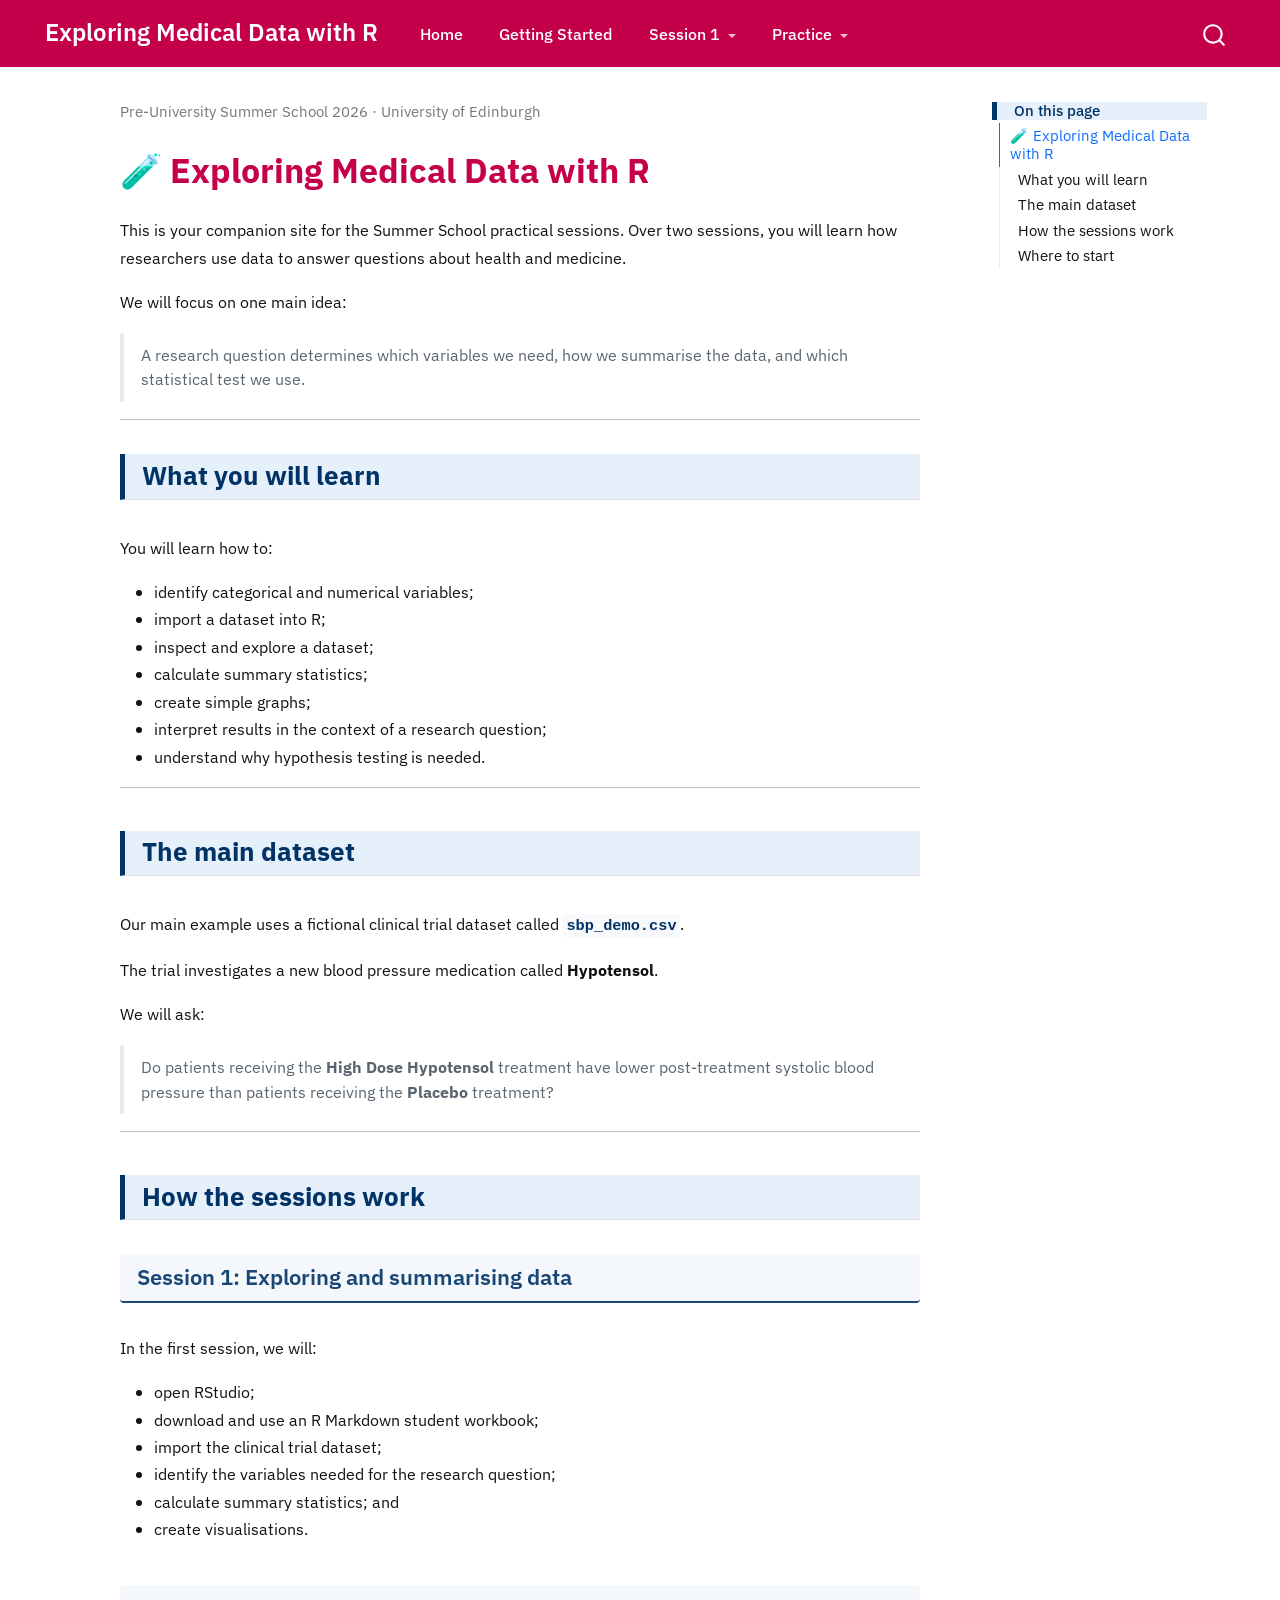
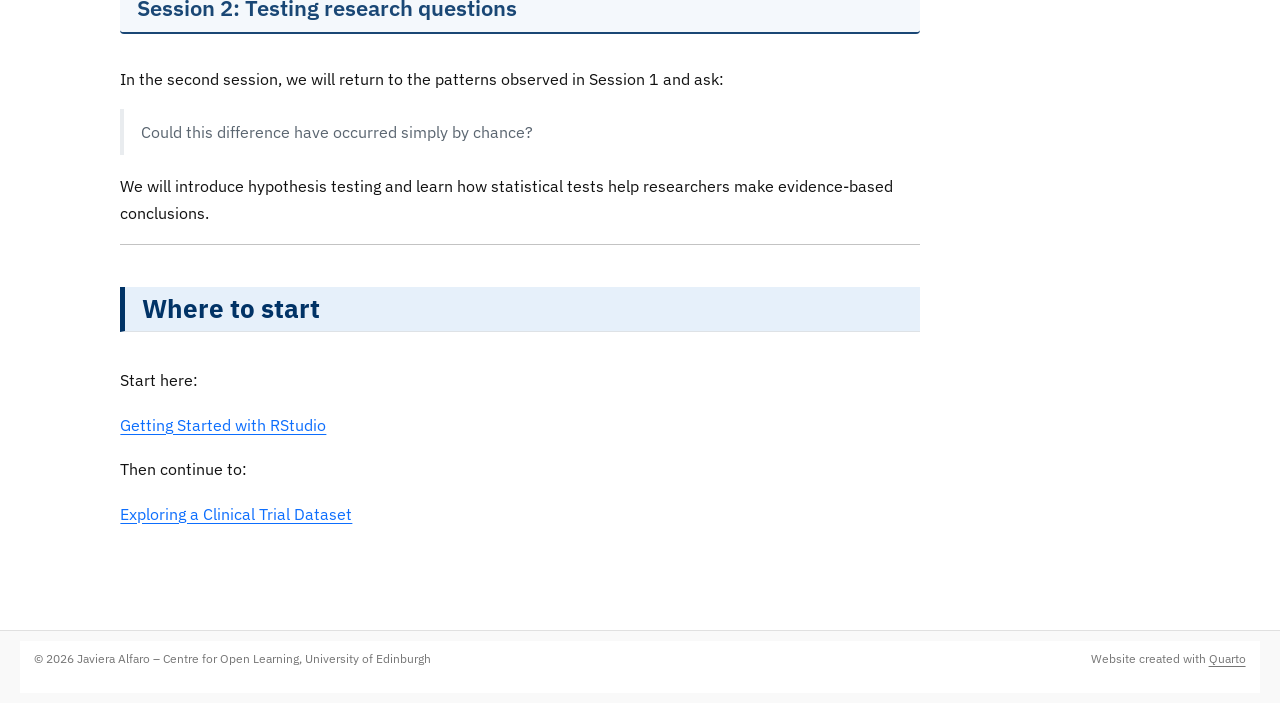
==== docs/index.html @ c187ffc4 "Publish Summer School website" ====
<!DOCTYPE html>
<html xmlns="http://www.w3.org/1999/xhtml" lang="en" xml:lang="en"><head>

<meta charset="utf-8">
<meta name="generator" content="quarto-1.7.29">

<meta name="viewport" content="width=device-width, initial-scale=1.0, user-scalable=yes">


<title>quarto-input5c0a369fe5ad4ed7 – Exploring Medical Data with R</title>
<style>
code{white-space: pre-wrap;}
span.smallcaps{font-variant: small-caps;}
div.columns{display: flex; gap: min(4vw, 1.5em);}
div.column{flex: auto; overflow-x: auto;}
div.hanging-indent{margin-left: 1.5em; text-indent: -1.5em;}
ul.task-list{list-style: none;}
ul.task-list li input[type="checkbox"] {
  width: 0.8em;
  margin: 0 0.8em 0.2em -1em; /* quarto-specific, see https://github.com/quarto-dev/quarto-cli/issues/4556 */ 
  vertical-align: middle;
}
</style>


<script src="site_libs/quarto-nav/quarto-nav.js"></script>
<script src="site_libs/clipboard/clipboard.min.js"></script>
<script src="site_libs/quarto-search/autocomplete.umd.js"></script>
<script src="site_libs/quarto-search/fuse.min.js"></script>
<script src="site_libs/quarto-search/quarto-search.js"></script>
<meta name="quarto:offset" content="./">
<script src="site_libs/quarto-html/quarto.js" type="module"></script>
<script src="site_libs/quarto-html/tabsets/tabsets.js" type="module"></script>
<script src="site_libs/quarto-html/popper.min.js"></script>
<script src="site_libs/quarto-html/tippy.umd.min.js"></script>
<script src="site_libs/quarto-html/anchor.min.js"></script>
<link href="site_libs/quarto-html/tippy.css" rel="stylesheet">
<link href="site_libs/quarto-html/quarto-syntax-highlighting-0815c480559380816a4d1ea211a47e91.css" rel="stylesheet" id="quarto-text-highlighting-styles">
<script src="site_libs/bootstrap/bootstrap.min.js"></script>
<link href="site_libs/bootstrap/bootstrap-icons.css" rel="stylesheet">
<link href="site_libs/bootstrap/bootstrap-fca8a6032486dd4fe233f6eb4763da26.min.css" rel="stylesheet" append-hash="true" id="quarto-bootstrap" data-mode="light">
<script id="quarto-search-options" type="application/json">{
  "location": "navbar",
  "copy-button": false,
  "collapse-after": 3,
  "panel-placement": "end",
  "type": "overlay",
  "limit": 50,
  "keyboard-shortcut": [
    "f",
    "/",
    "s"
  ],
  "show-item-context": false,
  "language": {
    "search-no-results-text": "No results",
    "search-matching-documents-text": "matching documents",
    "search-copy-link-title": "Copy link to search",
    "search-hide-matches-text": "Hide additional matches",
    "search-more-match-text": "more match in this document",
    "search-more-matches-text": "more matches in this document",
    "search-clear-button-title": "Clear",
    "search-text-placeholder": "",
    "search-detached-cancel-button-title": "Cancel",
    "search-submit-button-title": "Submit",
    "search-label": "Search"
  }
}</script>
<style>

      .quarto-title-block .quarto-title-banner {
        background: none;
      }
</style>


<link rel="stylesheet" href="styles.css">
</head>

<body class="nav-fixed quarto-light">

<div id="quarto-search-results"></div>
  <header id="quarto-header" class="headroom fixed-top quarto-banner">
    <nav class="navbar navbar-expand-lg " data-bs-theme="dark">
      <div class="navbar-container container-fluid">
      <div class="navbar-brand-container mx-auto">
    <a class="navbar-brand" href="./index.html">
    <span class="navbar-title">Exploring Medical Data with R</span>
    </a>
  </div>
            <div id="quarto-search" class="" title="Search"></div>
          <button class="navbar-toggler" type="button" data-bs-toggle="collapse" data-bs-target="#navbarCollapse" aria-controls="navbarCollapse" role="menu" aria-expanded="false" aria-label="Toggle navigation" onclick="if (window.quartoToggleHeadroom) { window.quartoToggleHeadroom(); }">
  <span class="navbar-toggler-icon"></span>
</button>
          <div class="collapse navbar-collapse" id="navbarCollapse">
            <ul class="navbar-nav navbar-nav-scroll me-auto">
  <li class="nav-item">
    <a class="nav-link active" href="./index.html" aria-current="page"> 
<span class="menu-text">Home</span></a>
  </li>  
  <li class="nav-item">
    <a class="nav-link" href="./Getting_started_with_RStudio.html"> 
<span class="menu-text">Getting Started</span></a>
  </li>  
  <li class="nav-item dropdown ">
    <a class="nav-link dropdown-toggle" href="#" id="nav-menu-session-1" role="link" data-bs-toggle="dropdown" aria-expanded="false">
 <span class="menu-text">Session 1</span>
    </a>
    <ul class="dropdown-menu" aria-labelledby="nav-menu-session-1">    
        <li>
    <a class="dropdown-item" href="./Exploring_a_Clinical_Trial_Dataset.html">
 <span class="dropdown-text">Exploring a Clinical Trial Dataset</span></a>
  </li>  
        <li>
    <a class="dropdown-item" href="./Clinical_trial_summary.html">
 <span class="dropdown-text">Summary Statistics and Visualisation</span></a>
  </li>  
    </ul>
  </li>
  <li class="nav-item dropdown ">
    <a class="nav-link dropdown-toggle" href="#" id="nav-menu-practice" role="link" data-bs-toggle="dropdown" aria-expanded="false">
 <span class="menu-text">Practice</span>
    </a>
    <ul class="dropdown-menu" aria-labelledby="nav-menu-practice">    
        <li>
    <a class="dropdown-item" href="./student-templates/Session1_student_template_Clinical_Trial.Rmd">
 <span class="dropdown-text">Day 1 Student Template</span></a>
  </li>  
        <li>
    <a class="dropdown-item" href="./student-templates/Session1_do_it_yourself.Rmd">
 <span class="dropdown-text">Independent Practice</span></a>
  </li>  
    </ul>
  </li>
</ul>
          </div> <!-- /navcollapse -->
            <div class="quarto-navbar-tools">
</div>
      </div> <!-- /container-fluid -->
    </nav>
</header>
<!-- content -->
<header id="title-block-header" class="quarto-title-block"></header><div id="quarto-content" class="quarto-container page-columns page-rows-contents page-layout-full page-navbar">
<!-- sidebar -->
<!-- margin-sidebar -->
    <div id="quarto-margin-sidebar" class="sidebar margin-sidebar">
        <nav id="TOC" role="doc-toc" class="toc-active">
    <h2 id="toc-title">On this page</h2>
   
  <ul>
  <li><a href="#exploring-medical-data-with-r" id="toc-exploring-medical-data-with-r" class="nav-link active" data-scroll-target="#exploring-medical-data-with-r">🧪 Exploring Medical Data with R</a>
  <ul class="collapse">
  <li><a href="#what-you-will-learn" id="toc-what-you-will-learn" class="nav-link" data-scroll-target="#what-you-will-learn">What you will learn</a></li>
  <li><a href="#the-main-dataset" id="toc-the-main-dataset" class="nav-link" data-scroll-target="#the-main-dataset">The main dataset</a></li>
  <li><a href="#how-the-sessions-work" id="toc-how-the-sessions-work" class="nav-link" data-scroll-target="#how-the-sessions-work">How the sessions work</a>
  <ul class="collapse">
  <li><a href="#session-1-exploring-and-summarising-data" id="toc-session-1-exploring-and-summarising-data" class="nav-link" data-scroll-target="#session-1-exploring-and-summarising-data">Session 1: Exploring and summarising data</a></li>
  <li><a href="#session-2-testing-research-questions" id="toc-session-2-testing-research-questions" class="nav-link" data-scroll-target="#session-2-testing-research-questions">Session 2: Testing research questions</a></li>
  </ul></li>
  <li><a href="#where-to-start" id="toc-where-to-start" class="nav-link" data-scroll-target="#where-to-start">Where to start</a></li>
  </ul></li>
  </ul>
</nav>
    </div>
<!-- main -->
<main class="content quarto-banner-title-block column-page-left" id="quarto-document-content">




<p><span style="font-size: 0.9rem; color: #777;">Pre-University Summer School 2026 · University of Edinburgh</span></p>
<section id="exploring-medical-data-with-r" class="level1">
<h1>🧪 Exploring Medical Data with R</h1>
<p>This is your companion site for the Summer School practical sessions. Over two sessions, you will learn how researchers use data to answer questions about health and medicine.</p>
<p>We will focus on one main idea:</p>
<blockquote class="blockquote">
<p>A research question determines which variables we need, how we summarise the data, and which statistical test we use.</p>
</blockquote>
<hr>
<section id="what-you-will-learn" class="level2">
<h2 class="anchored" data-anchor-id="what-you-will-learn">What you will learn</h2>
<p>You will learn how to:</p>
<ul>
<li>identify categorical and numerical variables;</li>
<li>import a dataset into R;</li>
<li>inspect and explore a dataset;</li>
<li>calculate summary statistics;</li>
<li>create simple graphs;</li>
<li>interpret results in the context of a research question;</li>
<li>understand why hypothesis testing is needed.</li>
</ul>
<hr>
</section>
<section id="the-main-dataset" class="level2">
<h2 class="anchored" data-anchor-id="the-main-dataset">The main dataset</h2>
<p>Our main example uses a fictional clinical trial dataset called <code>sbp_demo.csv</code>.</p>
<p>The trial investigates a new blood pressure medication called <strong>Hypotensol</strong>.</p>
<p>We will ask:</p>
<blockquote class="blockquote">
<p>Do patients receiving the <strong>High Dose Hypotensol</strong> treatment have lower post-treatment systolic blood pressure than patients receiving the <strong>Placebo</strong> treatment?</p>
</blockquote>
<hr>
</section>
<section id="how-the-sessions-work" class="level2">
<h2 class="anchored" data-anchor-id="how-the-sessions-work">How the sessions work</h2>
<section id="session-1-exploring-and-summarising-data" class="level3">
<h3 class="anchored" data-anchor-id="session-1-exploring-and-summarising-data">Session 1: Exploring and summarising data</h3>
<p>In the first session, we will:</p>
<ul>
<li>open RStudio;</li>
<li>download and use an R Markdown student workbook;</li>
<li>import the clinical trial dataset;</li>
<li>identify the variables needed for the research question;</li>
<li>calculate summary statistics; and</li>
<li>create visualisations.</li>
</ul>
</section>
<section id="session-2-testing-research-questions" class="level3">
<h3 class="anchored" data-anchor-id="session-2-testing-research-questions">Session 2: Testing research questions</h3>
<p>In the second session, we will return to the patterns observed in Session 1 and ask:</p>
<blockquote class="blockquote">
<p>Could this difference have occurred simply by chance?</p>
</blockquote>
<p>We will introduce hypothesis testing and learn how statistical tests help researchers make evidence-based conclusions.</p>
<hr>
</section>
</section>
<section id="where-to-start" class="level2">
<h2 class="anchored" data-anchor-id="where-to-start">Where to start</h2>
<p>Start here:</p>
<p><strong><a href="Getting_started_with_RStudio.html">Getting Started with RStudio</a></strong></p>
<p>Then continue to:</p>
<p><strong><a href="Exploring_a_Clinical_Trial_Dataset.html">Exploring a Clinical Trial Dataset</a></strong></p>


</section>
</section>

</main> <!-- /main -->
<script id="quarto-html-after-body" type="application/javascript">
  window.document.addEventListener("DOMContentLoaded", function (event) {
    const icon = "";
    const anchorJS = new window.AnchorJS();
    anchorJS.options = {
      placement: 'right',
      icon: icon
    };
    anchorJS.add('.anchored');
    const isCodeAnnotation = (el) => {
      for (const clz of el.classList) {
        if (clz.startsWith('code-annotation-')) {                     
          return true;
        }
      }
      return false;
    }
    const onCopySuccess = function(e) {
      // button target
      const button = e.trigger;
      // don't keep focus
      button.blur();
      // flash "checked"
      button.classList.add('code-copy-button-checked');
      var currentTitle = button.getAttribute("title");
      button.setAttribute("title", "Copied!");
      let tooltip;
      if (window.bootstrap) {
        button.setAttribute("data-bs-toggle", "tooltip");
        button.setAttribute("data-bs-placement", "left");
        button.setAttribute("data-bs-title", "Copied!");
        tooltip = new bootstrap.Tooltip(button, 
          { trigger: "manual", 
            customClass: "code-copy-button-tooltip",
            offset: [0, -8]});
        tooltip.show();    
      }
      setTimeout(function() {
        if (tooltip) {
          tooltip.hide();
          button.removeAttribute("data-bs-title");
          button.removeAttribute("data-bs-toggle");
          button.removeAttribute("data-bs-placement");
        }
        button.setAttribute("title", currentTitle);
        button.classList.remove('code-copy-button-checked');
      }, 1000);
      // clear code selection
      e.clearSelection();
    }
    const getTextToCopy = function(trigger) {
        const codeEl = trigger.previousElementSibling.cloneNode(true);
        for (const childEl of codeEl.children) {
          if (isCodeAnnotation(childEl)) {
            childEl.remove();
          }
        }
        return codeEl.innerText;
    }
    const clipboard = new window.ClipboardJS('.code-copy-button:not([data-in-quarto-modal])', {
      text: getTextToCopy
    });
    clipboard.on('success', onCopySuccess);
    if (window.document.getElementById('quarto-embedded-source-code-modal')) {
      const clipboardModal = new window.ClipboardJS('.code-copy-button[data-in-quarto-modal]', {
        text: getTextToCopy,
        container: window.document.getElementById('quarto-embedded-source-code-modal')
      });
      clipboardModal.on('success', onCopySuccess);
    }
      var localhostRegex = new RegExp(/^(?:http|https):\/\/localhost\:?[0-9]*\//);
      var mailtoRegex = new RegExp(/^mailto:/);
        var filterRegex = new RegExp('/' + window.location.host + '/');
      var isInternal = (href) => {
          return filterRegex.test(href) || localhostRegex.test(href) || mailtoRegex.test(href);
      }
      // Inspect non-navigation links and adorn them if external
     var links = window.document.querySelectorAll('a[href]:not(.nav-link):not(.navbar-brand):not(.toc-action):not(.sidebar-link):not(.sidebar-item-toggle):not(.pagination-link):not(.no-external):not([aria-hidden]):not(.dropdown-item):not(.quarto-navigation-tool):not(.about-link)');
      for (var i=0; i<links.length; i++) {
        const link = links[i];
        if (!isInternal(link.href)) {
          // undo the damage that might have been done by quarto-nav.js in the case of
          // links that we want to consider external
          if (link.dataset.originalHref !== undefined) {
            link.href = link.dataset.originalHref;
          }
        }
      }
    function tippyHover(el, contentFn, onTriggerFn, onUntriggerFn) {
      const config = {
        allowHTML: true,
        maxWidth: 500,
        delay: 100,
        arrow: false,
        appendTo: function(el) {
            return el.parentElement;
        },
        interactive: true,
        interactiveBorder: 10,
        theme: 'quarto',
        placement: 'bottom-start',
      };
      if (contentFn) {
        config.content = contentFn;
      }
      if (onTriggerFn) {
        config.onTrigger = onTriggerFn;
      }
      if (onUntriggerFn) {
        config.onUntrigger = onUntriggerFn;
      }
      window.tippy(el, config); 
    }
    const noterefs = window.document.querySelectorAll('a[role="doc-noteref"]');
    for (var i=0; i<noterefs.length; i++) {
      const ref = noterefs[i];
      tippyHover(ref, function() {
        // use id or data attribute instead here
        let href = ref.getAttribute('data-footnote-href') || ref.getAttribute('href');
        try { href = new URL(href).hash; } catch {}
        const id = href.replace(/^#\/?/, "");
        const note = window.document.getElementById(id);
        if (note) {
          return note.innerHTML;
        } else {
          return "";
        }
      });
    }
    const xrefs = window.document.querySelectorAll('a.quarto-xref');
    const processXRef = (id, note) => {
      // Strip column container classes
      const stripColumnClz = (el) => {
        el.classList.remove("page-full", "page-columns");
        if (el.children) {
          for (const child of el.children) {
            stripColumnClz(child);
          }
        }
      }
      stripColumnClz(note)
      if (id === null || id.startsWith('sec-')) {
        // Special case sections, only their first couple elements
        const container = document.createElement("div");
        if (note.children && note.children.length > 2) {
          container.appendChild(note.children[0].cloneNode(true));
          for (let i = 1; i < note.children.length; i++) {
            const child = note.children[i];
            if (child.tagName === "P" && child.innerText === "") {
              continue;
            } else {
              container.appendChild(child.cloneNode(true));
              break;
            }
          }
          if (window.Quarto?.typesetMath) {
            window.Quarto.typesetMath(container);
          }
          return container.innerHTML
        } else {
          if (window.Quarto?.typesetMath) {
            window.Quarto.typesetMath(note);
          }
          return note.innerHTML;
        }
      } else {
        // Remove any anchor links if they are present
        const anchorLink = note.querySelector('a.anchorjs-link');
        if (anchorLink) {
          anchorLink.remove();
        }
        if (window.Quarto?.typesetMath) {
          window.Quarto.typesetMath(note);
        }
        if (note.classList.contains("callout")) {
          return note.outerHTML;
        } else {
          return note.innerHTML;
        }
      }
    }
    for (var i=0; i<xrefs.length; i++) {
      const xref = xrefs[i];
      tippyHover(xref, undefined, function(instance) {
        instance.disable();
        let url = xref.getAttribute('href');
        let hash = undefined; 
        if (url.startsWith('#')) {
          hash = url;
        } else {
          try { hash = new URL(url).hash; } catch {}
        }
        if (hash) {
          const id = hash.replace(/^#\/?/, "");
          const note = window.document.getElementById(id);
          if (note !== null) {
            try {
              const html = processXRef(id, note.cloneNode(true));
              instance.setContent(html);
            } finally {
              instance.enable();
              instance.show();
            }
          } else {
            // See if we can fetch this
            fetch(url.split('#')[0])
            .then(res => res.text())
            .then(html => {
              const parser = new DOMParser();
              const htmlDoc = parser.parseFromString(html, "text/html");
              const note = htmlDoc.getElementById(id);
              if (note !== null) {
                const html = processXRef(id, note);
                instance.setContent(html);
              } 
            }).finally(() => {
              instance.enable();
              instance.show();
            });
          }
        } else {
          // See if we can fetch a full url (with no hash to target)
          // This is a special case and we should probably do some content thinning / targeting
          fetch(url)
          .then(res => res.text())
          .then(html => {
            const parser = new DOMParser();
            const htmlDoc = parser.parseFromString(html, "text/html");
            const note = htmlDoc.querySelector('main.content');
            if (note !== null) {
              // This should only happen for chapter cross references
              // (since there is no id in the URL)
              // remove the first header
              if (note.children.length > 0 && note.children[0].tagName === "HEADER") {
                note.children[0].remove();
              }
              const html = processXRef(null, note);
              instance.setContent(html);
            } 
          }).finally(() => {
            instance.enable();
            instance.show();
          });
        }
      }, function(instance) {
      });
    }
        let selectedAnnoteEl;
        const selectorForAnnotation = ( cell, annotation) => {
          let cellAttr = 'data-code-cell="' + cell + '"';
          let lineAttr = 'data-code-annotation="' +  annotation + '"';
          const selector = 'span[' + cellAttr + '][' + lineAttr + ']';
          return selector;
        }
        const selectCodeLines = (annoteEl) => {
          const doc = window.document;
          const targetCell = annoteEl.getAttribute("data-target-cell");
          const targetAnnotation = annoteEl.getAttribute("data-target-annotation");
          const annoteSpan = window.document.querySelector(selectorForAnnotation(targetCell, targetAnnotation));
          const lines = annoteSpan.getAttribute("data-code-lines").split(",");
          const lineIds = lines.map((line) => {
            return targetCell + "-" + line;
          })
          let top = null;
          let height = null;
          let parent = null;
          if (lineIds.length > 0) {
              //compute the position of the single el (top and bottom and make a div)
              const el = window.document.getElementById(lineIds[0]);
              top = el.offsetTop;
              height = el.offsetHeight;
              parent = el.parentElement.parentElement;
            if (lineIds.length > 1) {
              const lastEl = window.document.getElementById(lineIds[lineIds.length - 1]);
              const bottom = lastEl.offsetTop + lastEl.offsetHeight;
              height = bottom - top;
            }
            if (top !== null && height !== null && parent !== null) {
              // cook up a div (if necessary) and position it 
              let div = window.document.getElementById("code-annotation-line-highlight");
              if (div === null) {
                div = window.document.createElement("div");
                div.setAttribute("id", "code-annotation-line-highlight");
                div.style.position = 'absolute';
                parent.appendChild(div);
              }
              div.style.top = top - 2 + "px";
              div.style.height = height + 4 + "px";
              div.style.left = 0;
              let gutterDiv = window.document.getElementById("code-annotation-line-highlight-gutter");
              if (gutterDiv === null) {
                gutterDiv = window.document.createElement("div");
                gutterDiv.setAttribute("id", "code-annotation-line-highlight-gutter");
                gutterDiv.style.position = 'absolute';
                const codeCell = window.document.getElementById(targetCell);
                const gutter = codeCell.querySelector('.code-annotation-gutter');
                gutter.appendChild(gutterDiv);
              }
              gutterDiv.style.top = top - 2 + "px";
              gutterDiv.style.height = height + 4 + "px";
            }
            selectedAnnoteEl = annoteEl;
          }
        };
        const unselectCodeLines = () => {
          const elementsIds = ["code-annotation-line-highlight", "code-annotation-line-highlight-gutter"];
          elementsIds.forEach((elId) => {
            const div = window.document.getElementById(elId);
            if (div) {
              div.remove();
            }
          });
          selectedAnnoteEl = undefined;
        };
          // Handle positioning of the toggle
      window.addEventListener(
        "resize",
        throttle(() => {
          elRect = undefined;
          if (selectedAnnoteEl) {
            selectCodeLines(selectedAnnoteEl);
          }
        }, 10)
      );
      function throttle(fn, ms) {
      let throttle = false;
      let timer;
        return (...args) => {
          if(!throttle) { // first call gets through
              fn.apply(this, args);
              throttle = true;
          } else { // all the others get throttled
              if(timer) clearTimeout(timer); // cancel #2
              timer = setTimeout(() => {
                fn.apply(this, args);
                timer = throttle = false;
              }, ms);
          }
        };
      }
        // Attach click handler to the DT
        const annoteDls = window.document.querySelectorAll('dt[data-target-cell]');
        for (const annoteDlNode of annoteDls) {
          annoteDlNode.addEventListener('click', (event) => {
            const clickedEl = event.target;
            if (clickedEl !== selectedAnnoteEl) {
              unselectCodeLines();
              const activeEl = window.document.querySelector('dt[data-target-cell].code-annotation-active');
              if (activeEl) {
                activeEl.classList.remove('code-annotation-active');
              }
              selectCodeLines(clickedEl);
              clickedEl.classList.add('code-annotation-active');
            } else {
              // Unselect the line
              unselectCodeLines();
              clickedEl.classList.remove('code-annotation-active');
            }
          });
        }
    const findCites = (el) => {
      const parentEl = el.parentElement;
      if (parentEl) {
        const cites = parentEl.dataset.cites;
        if (cites) {
          return {
            el,
            cites: cites.split(' ')
          };
        } else {
          return findCites(el.parentElement)
        }
      } else {
        return undefined;
      }
    };
    var bibliorefs = window.document.querySelectorAll('a[role="doc-biblioref"]');
    for (var i=0; i<bibliorefs.length; i++) {
      const ref = bibliorefs[i];
      const citeInfo = findCites(ref);
      if (citeInfo) {
        tippyHover(citeInfo.el, function() {
          var popup = window.document.createElement('div');
          citeInfo.cites.forEach(function(cite) {
            var citeDiv = window.document.createElement('div');
            citeDiv.classList.add('hanging-indent');
            citeDiv.classList.add('csl-entry');
            var biblioDiv = window.document.getElementById('ref-' + cite);
            if (biblioDiv) {
              citeDiv.innerHTML = biblioDiv.innerHTML;
            }
            popup.appendChild(citeDiv);
          });
          return popup.innerHTML;
        });
      }
    }
  });
  </script>
</div> <!-- /content -->
<footer class="footer">
  <div class="nav-footer">
    <div class="nav-footer-left">
<p>© 2026 Javiera Alfaro – Centre for Open Learning, University of Edinburgh</p>
</div>   
    <div class="nav-footer-center">
      &nbsp;
    </div>
    <div class="nav-footer-right">
<p>Website created with <a href="https://quarto.org">Quarto</a></p>
</div>
  </div>
</footer>




</body></html>
---- docs/site_libs/quarto-html/tippy.css ----
.tippy-box[data-animation=fade][data-state=hidden]{opacity:0}[data-tippy-root]{max-width:calc(100vw - 10px)}.tippy-box{position:relative;background-color:#333;color:#fff;border-radius:4px;font-size:14px;line-height:1.4;white-space:normal;outline:0;transition-property:transform,visibility,opacity}.tippy-box[data-placement^=top]>.tippy-arrow{bottom:0}.tippy-box[data-placement^=top]>.tippy-arrow:before{bottom:-7px;left:0;border-width:8px 8px 0;border-top-color:initial;transform-origin:center top}.tippy-box[data-placement^=bottom]>.tippy-arrow{top:0}.tippy-box[data-placement^=bottom]>.tippy-arrow:before{top:-7px;left:0;border-width:0 8px 8px;border-bottom-color:initial;transform-origin:center bottom}.tippy-box[data-placement^=left]>.tippy-arrow{right:0}.tippy-box[data-placement^=left]>.tippy-arrow:before{border-width:8px 0 8px 8px;border-left-color:initial;right:-7px;transform-origin:center left}.tippy-box[data-placement^=right]>.tippy-arrow{left:0}.tippy-box[data-placement^=right]>.tippy-arrow:before{left:-7px;border-width:8px 8px 8px 0;border-right-color:initial;transform-origin:center right}.tippy-box[data-inertia][data-state=visible]{transition-timing-function:cubic-bezier(.54,1.5,.38,1.11)}.tippy-arrow{width:16px;height:16px;color:#333}.tippy-arrow:before{content:"";position:absolute;border-color:transparent;border-style:solid}.tippy-content{position:relative;padding:5px 9px;z-index:1}
---- docs/site_libs/quarto-html/quarto-syntax-highlighting-0815c480559380816a4d1ea211a47e91.css ----
/* quarto syntax highlight colors */
:root {
  --quarto-hl-ot-color: #003B4F;
  --quarto-hl-at-color: #657422;
  --quarto-hl-ss-color: #20794D;
  --quarto-hl-an-color: #5E5E5E;
  --quarto-hl-fu-color: #4758AB;
  --quarto-hl-st-color: #20794D;
  --quarto-hl-cf-color: #003B4F;
  --quarto-hl-op-color: #5E5E5E;
  --quarto-hl-er-color: #AD0000;
  --quarto-hl-bn-color: #AD0000;
  --quarto-hl-al-color: #AD0000;
  --quarto-hl-va-color: #111111;
  --quarto-hl-bu-color: inherit;
  --quarto-hl-ex-color: inherit;
  --quarto-hl-pp-color: #AD0000;
  --quarto-hl-in-color: #5E5E5E;
  --quarto-hl-vs-color: #20794D;
  --quarto-hl-wa-color: #5E5E5E;
  --quarto-hl-do-color: #5E5E5E;
  --quarto-hl-im-color: #00769E;
  --quarto-hl-ch-color: #20794D;
  --quarto-hl-dt-color: #AD0000;
  --quarto-hl-fl-color: #AD0000;
  --quarto-hl-co-color: #5E5E5E;
  --quarto-hl-cv-color: #5E5E5E;
  --quarto-hl-cn-color: #8f5902;
  --quarto-hl-sc-color: #5E5E5E;
  --quarto-hl-dv-color: #AD0000;
  --quarto-hl-kw-color: #003B4F;
}

/* other quarto variables */
:root {
  --quarto-font-monospace: SFMono-Regular, Menlo, Monaco, Consolas, "Liberation Mono", "Courier New", monospace;
}

/* syntax highlight based on Pandoc's rules */
pre > code.sourceCode > span {
  color: #003B4F;
}

code.sourceCode > span {
  color: #003B4F;
}

div.sourceCode,
div.sourceCode pre.sourceCode {
  color: #003B4F;
}

/* Normal */
code span {
  color: #003B4F;
}

/* Alert */
code span.al {
  color: #AD0000;
  font-style: inherit;
}

/* Annotation */
code span.an {
  color: #5E5E5E;
  font-style: inherit;
}

/* Attribute */
code span.at {
  color: #657422;
  font-style: inherit;
}

/* BaseN */
code span.bn {
  color: #AD0000;
  font-style: inherit;
}

/* BuiltIn */
code span.bu {
  font-style: inherit;
}

/* ControlFlow */
code span.cf {
  color: #003B4F;
  font-weight: bold;
  font-style: inherit;
}

/* Char */
code span.ch {
  color: #20794D;
  font-style: inherit;
}

/* Constant */
code span.cn {
  color: #8f5902;
  font-style: inherit;
}

/* Comment */
code span.co {
  color: #5E5E5E;
  font-style: inherit;
}

/* CommentVar */
code span.cv {
  color: #5E5E5E;
  font-style: italic;
}

/* Documentation */
code span.do {
  color: #5E5E5E;
  font-style: italic;
}

/* DataType */
code span.dt {
  color: #AD0000;
  font-style: inherit;
}

/* DecVal */
code span.dv {
  color: #AD0000;
  font-style: inherit;
}

/* Error */
code span.er {
  color: #AD0000;
  font-style: inherit;
}

/* Extension */
code span.ex {
  font-style: inherit;
}

/* Float */
code span.fl {
  color: #AD0000;
  font-style: inherit;
}

/* Function */
code span.fu {
  color: #4758AB;
  font-style: inherit;
}

/* Import */
code span.im {
  color: #00769E;
  font-style: inherit;
}

/* Information */
code span.in {
  color: #5E5E5E;
  font-style: inherit;
}

/* Keyword */
code span.kw {
  color: #003B4F;
  font-weight: bold;
  font-style: inherit;
}

/* Operator */
code span.op {
  color: #5E5E5E;
  font-style: inherit;
}

/* Other */
code span.ot {
  color: #003B4F;
  font-style: inherit;
}

/* Preprocessor */
code span.pp {
  color: #AD0000;
  font-style: inherit;
}

/* SpecialChar */
code span.sc {
  color: #5E5E5E;
  font-style: inherit;
}

/* SpecialString */
code span.ss {
  color: #20794D;
  font-style: inherit;
}

/* String */
code span.st {
  color: #20794D;
  font-style: inherit;
}

/* Variable */
code span.va {
  color: #111111;
  font-style: inherit;
}

/* VerbatimString */
code span.vs {
  color: #20794D;
  font-style: inherit;
}

/* Warning */
code span.wa {
  color: #5E5E5E;
  font-style: italic;
}

.prevent-inlining {
  content: "</";
}

/*# sourceMappingURL=d398365ccb532ba00fe56d6aa1025863.css.map */
---- docs/styles.css ----
/* --------------------------------------
   UoE Summer School Styling – Refined Theme
----------------------------------------- */

/* Google Fonts */
@import url('https://fonts.googleapis.com/css2?family=IBM+Plex+Sans:wght@400;500;600;700&display=swap');

/* Base body styling */
body {
  font-family: 'IBM Plex Sans', sans-serif;
  background-color: #ffffff;
  color: #111111;
  font-size: 0.95rem;
  line-height: 1.7;
}

/* --------------------------------------
   Headings
----------------------------------------- */

/* Hide any default title block or h1 that might be injected */
.quarto-title, 
h1.title {
  display: none !important;
}

main.content h1 {
  margin-top: 1.5rem;
  margin-bottom: 1.5rem;
}
main.content p {
  margin-bottom: 1rem;
}


h1 {
  color: #C5004A; /* UoE pink */
  font-size: 2rem;
  font-weight: 800;
  margin-top: 2rem;
}

h2 {
  background-color: #E6F0FA;
  padding: 0.4rem 1rem;
  border-left: 5px solid #003366;  /* UoE dark blue */
  color: #003366;
  font-size: 1.5rem;
  font-weight: 700;
  margin-top: 2rem;
  margin-bottom: 2rem;
}

h3 {
  color: #003366;
  font-size: 1.3rem;
  font-weight: 600;
  margin-top: 1.8rem;
  margin-bottom: 1.8rem;
  border-bottom: 2px solid #003366;
  padding: 0.6rem 1rem;
  background-color: #F3F8FC;  /* very light blue */
  border-radius: 4px;
}


h4 {
  color: #444;
  font-size: 1.1rem;
  font-weight: 600;
  margin-top: 1.5rem;
   margin-bottom: 1.5rem;
  padding-left: 0.2rem;
  border-left: 3px solid #003366;
}


/* Widen the main content container */
main.content {
  max-width: 800px;  /* Try 1000–1200px for wider content */
  margin: 0 auto;
}

body.fixed-sidebar .content {
  max-width: 800px !important;
}

section {
  margin-bottom: 2.5rem;
}


/* --- NAVBAR STYLING (UoE Pink + DAPRI proportions) --- */
.navbar {
  background-color: #C5004A !important;
  padding: 8px 32px !important;
  display: flex;
  align-items: center;
  box-shadow: 0 2px 4px rgba(0, 0, 0, 0.05);
}

/* Logo sizing – make it smaller */
.navbar .navbar-brand img {
  height: 40px !important;
  max-height: 40px !important;
  width: auto !important;
  margin-right: 16px;
}

/* Brand text */
.navbar .navbar-brand {
  font-size: 1.4rem !important;
  font-weight: 600 !important;
  color: white !important;
  font-family: 'IBM Plex Sans', sans-serif;
  margin-right: 32px;
}

/* Navbar links */
.navbar-nav > li > a,
.navbar .nav-link {
  font-size: 0.95rem !important;
  font-weight: 500;
  color: white !important;
  padding: 0.4rem 0.8rem;
}

/* Hover effect */
.navbar-nav > li > a:hover,
.navbar .nav-link:hover {
  color: #FFD6E7 !important;
}

/* Push last two items to right (e.g., search or cheat sheet) */
.navbar-nav {
  gap: 16px;
}
.navbar-nav > li:last-child,
.navbar-nav > li:nth-last-child(2) {
  margin-left: auto;
}

/* TOC container */
nav[aria-label="On this page"] {
  all: unset;
  display: block !important;
  background-color: #ffffff !important;
  border-left: 4px solid #003366 !important;
  padding: 1rem 1.2rem !important;
  font-family: 'IBM Plex Sans', sans-serif !important;
  font-size: 0.95rem !important;
  border-radius: 8px !important;
  box-shadow: 0 2px 6px rgba(0,0,0,0.08) !important;
}

nav[aria-label="On this page"] > .sidebar-title {
  font-size: 1rem;
  font-weight: 700;
  color: #003366;
  margin-bottom: 0.75rem;
  background: none;
  padding-left: 0;
  border-left: none;
}

/* Link styles */
nav[aria-label="On this page"] a {
  display: block;
  color: #003366 !important;
  font-weight: 500;
  padding: 0.25rem 0;
  text-decoration: none;
  border-left: 2px solid transparent;
  transition: all 0.2s ease-in-out;
}

nav[aria-label="On this page"] a:hover {
  color: #C5004A !important;
  border-left: 3px solid #C5004A;
  background-color: #f9f9f9;
  border-radius: 4px;
  padding-left: 0.5rem;
}

nav[aria-label="On this page"] a.active {
  color: #C5004A !important;
  font-weight: 700;
  border-left: 3px solid #C5004A;
  background-color: #fff6fa;
  padding-left: 0.5rem;
  border-radius: 4px;
}


/* --------------------------------------
   Code Blocks
----------------------------------------- */

pre code {
  display: block;
  padding: 1rem;
  background-color: #f5f5f5;
  color: #C5004A;
  border-radius: 6px;
  overflow-x: auto;
  font-size: 0.9rem;
}


/* Inline code appearance (standard + table) */
code, td code {
  font-family: 'Courier New', monospace;
  font-size: 0.9rem;
  font-weight: 600;
  color: #003366;
  background-color:#eaecef;
  padding: 0.15em 0.4em;
  border-radius: 4px;
  white-space: nowrap;
}


/* --------------------------------------
   Callouts & Boxes
----------------------------------------- */
.callout {
  border-left: 4px solid #C5004A;
  background-color: #f9f9f9;
  padding: 1rem 1.25rem;
  margin: 1.5rem 0;
  border-radius: 6px;
  box-shadow: 0 1px 3px rgba(0,0,0,0.05);
}

.callout-title {
  font-weight: 600;
  color: #C5004A;
  margin-bottom: 0.5rem;
}

.callout-note p {
  font-size: 0.95rem;
  color: #5a5a5a;
  font-weight: 400;
}

.definition-box {
  background-color: #f8f8f8;
  border-left: 4px solid #C5004A;
  padding: 1rem 1.25rem;
  margin: 1.5rem 0;
  border-radius: 5px;
  font-size: 0.95rem;
}

.definition-box a {
  color: #C5004A; /* UoE pink */
  font-weight: 500;
  text-decoration: underline;
}

.example-box {
  background-color: #f0f9ff;
  border-left: 4px solid #0072CE;
  padding: 1rem 1.25rem;
  margin: 1.5rem 0;
  border-radius: 5px;
  font-size: 0.95rem;
}

.checklist-box {
  background-color: #fefcf3;
  border-left: 4px solid #FFC107;
  padding: 1rem 1.25rem;
  margin: 1.5rem 0;
  border-radius: 5px;
  font-size: 0.95rem;
}

.highlight {
  background-color: #FFF1F5;
  border-left: 4px solid #C5004A;
  padding: 0.75rem 1rem;
  margin: 1rem 0;
  border-radius: 6px;
  color: #333;
  font-size: 0.95rem;;
}

.blockquote {
  font-size: 0.95rem;
  line-height: 1.5;
}

.callout,
.definition-box,
.example-box,
.checklist-box {
  font-size: 0.95rem; /* Already applied, keep consistent */
  line-height: 2;
}

.callout a,
.definition-box a,
.example-box a,
.checklist-box a {
  font-weight: 500;
  color: #C5004A;
  text-decoration: underline;
}


/* --------------------------------------
   Table Styling: Compact and Clean
----------------------------------------- */
table {
  font-size: 0.9rem;
  line-height: 1.6;
  border-collapse: collapse;
  width: 100%;
  margin: 1.2rem 0;
}

table th, table td {
  padding: 0.5rem 0.75rem;
  text-align: left;
  vertical-align: top;
  border-bottom: 1px solid #ddd;
}

/* Table header with soft grey background */
table th {
  background-color: #F3F3F3 !important;
  color: #222 !important;
  font-weight: 600;
  padding: 0.6rem 0.8rem;
  border-bottom: 2px solid #e0e0e0;
}

/* Optional: subtle hover on rows */
table tbody tr:hover {
  background-color: #f8f8f8;
}

/* Slightly wider default table */
table {
  width: 60%;               /* or try 50–70% */
  min-width: 400px;         /* ensures it doesn't shrink too much */
  margin-left: auto;
  margin-right: auto;
}

/* Custom narrow class if you want selective control */
.narrow-table table {
  width: auto;
  min-width: 400px;
  margin-left: auto;
  margin-right: auto;
}


/* --------------------------------------
   Shiny Iframe Styling
----------------------------------------- */
.learnr-container iframe {
  border: 3px solid #C5004A;
  border-radius: 8px;
  box-shadow: 0 2px 6px rgba(0, 0, 0, 0.1);
  margin: 1rem 0;
}

/* --------------------------------------
   Footer
----------------------------------------- */
.footer {
  font-size: 0.85rem;
  background-color: #f9f9f9;
  color: #444;
  padding: 10px 20px;
  border-top: 1px solid #e0e0e0;
}


/* --------------------------------------
   Code Annotation Styling
----------------------------------------- */

/* CSS Variables for consistent colors */
:root {
  --code-bg: #1e2738;                         /* Dark blue background for code */
  --uoe-pink: #C5004A;                        /* UoE pink for highlights/emphasis */
  --highlight-bg: rgba(197, 0, 74, 0.08);     /* Transparent pink for highlights */
  --comment-color: #88cc88;                   /* Bright green for comments */
  --variable-color: #9cdcfe;                  /* Light blue for variables */
  --number-color: #ff8c00;                    /* Orange for numbers */
  --operator-color: #ffffff;                  /* White for operators */
  --string-color: #ce9178;                    /* Orange for strings */
  --function-color: #4ec9b0;                  /* Teal for functions */
  --keyword-color: #c586c0;                   /* Pink for keywords */
}

/* Container for code and annotations */
.code-container {
  position: relative;
  background-color: var(--code-bg);
  color: white;
  font-family: 'Courier New', monospace;
  padding: 1rem;
  border-radius: 6px;
  margin-bottom: 2em;
  overflow: visible;
  font-size: 0.95rem;
  line-height: 1.4;
}

/* Custom code block display (for manual HTML blocks) */
.code-line {
  white-space: pre;
  position: relative;
  margin: 0;
  padding: 3px 0;
  font-size: 0.85rem;
}

/* Annotation marker (the numbered circles) */
.marker {
  display: inline-block;
  width: 22px;
  height: 22px;
  background-color: var(--uoe-pink);
  color: white;
  border-radius: 50%;
  text-align: center;
  line-height: 22px;
  font-size: 12px;
  margin-left: 5px;
  cursor: pointer;
  position: relative;
  box-shadow: 0 1px 3px rgba(0,0,0,0.2);
  transition: transform 0.15s ease-in-out, box-shadow 0.15s ease-in-out;
}

.marker:hover {
  transform: scale(1.1);
  box-shadow: 0 2px 5px rgba(0,0,0,0.3);
}

/* Annotation bubble styling for manual HTML blocks */
.annotation {
  display: none;
  position: absolute;
  right: -320px;
  width: 300px;
  background-color: white;
  border-radius: 6px;
  box-shadow: 0 2px 6px rgba(0,0,0,0.1);
  padding: 12px 15px;
  color: #333;
  z-index: 100;
  font-family: 'IBM Plex Sans', sans-serif;
  font-size: 0.95rem;
  line-height: 1.5;
  animation: fadeIn 0.2s ease-in-out;
}

/* Animation for smoother appearance */
@keyframes fadeIn {
  from { opacity: 0; transform: translateX(-10px); }
  to { opacity: 1; transform: translateX(0); }
}

/* Makes annotation visible when hovering over marker */
.marker:hover + .annotation {
  display: block;
}

/* Styles for Quarto's built-in code annotation system */
.code-annotation-highlight {
  background-color: var(--highlight-bg) !important;
  border-left: 3px solid var(--uoe-pink) !important;
  width: 100% !important;
  display: block !important;
  padding-left: 5px !important;
  margin-left: -5px !important;
  border-radius: 0 !important;
}

/* Ensure the highlight is behind the code text */
.code-annotation-highlight pre {
  background-color: transparent !important;
}

/* Make sure highlight extends fully */
.sourceCode pre.sourceCode code {
  background-color: transparent !important;
}

/* Style Quarto's built-in annotation markers */
.code-annotation-numeric-marker {
  background-color: var(--uoe-pink) !important;
  color: white !important;
  font-weight: bold !important;
  box-shadow: 0 1px 3px rgba(0,0,0,0.2) !important;
}

/* Enhance Quarto's annotation tooltips */
.code-annotation-container {
  background-color: white !important;
  border-radius: 6px !important;
  box-shadow: 0 2px 8px rgba(0,0,0,0.15) !important;
  padding: 12px 15px !important;
  right: -320px !important;
  width: 300px !important;
  font-family: 'IBM Plex Sans', sans-serif !important;
  animation: fadeIn 0.2s ease-in-out !important;
}

/* === Teaching-Friendly Syntax Colours for R Code === */
.sourceCode {
  font-size: 0.85rem;
  background-color: #f9fafb;
  border-radius: 6px;
  padding: 1rem;
  overflow-x: auto;
}

/* Comments */
.sourceCode .co {
  color: #6a737d; /* soft medium grey */
  font-style: normal; /* no italics for accessibility */
}

/* Keywords like if, else, function */
.sourceCode .kw {
  color: #AF00DB;
  font-weight: 600;
}

/* Strings */
.sourceCode .st {
  color: #22863a;
}

/* Numbers */
.sourceCode .dv {
  color: #D16969;
  font-weight: 500;
}

/* Function names */
.sourceCode .fu {
  color: #005cc5;
  font-weight: 500;
}

/* Variables */
.sourceCode .va {
  color: #b76b00; /* dark amber */
  font-weight: 600;
}

/* Operators like <-, +, * */
.sourceCode .op {
  color: #111111;
}


@media screen and (max-width: 768px) {
  nav[aria-label="On this page"] {
    font-size: 0.85rem;
  }
}

/* === MARGIN CALLOUT SUPPORT === */

/* Allow margin content in article layout */
.marginnote,
.margin {
  float: right;
  clear: right;
  margin-right: -60%;
  width: 50%;
  margin-top: 0;
  font-size: 0.9rem;
  line-height: 1.4;
  color: #444;
}

/* Prevent content from overlapping margin */
main.content {
  max-width: 800px;
  margin-left: auto;
  margin-right: auto;
  position: relative;
  z-index: 1;
}

/* Pink-themed tab styling for better visibility */
.panel-tabset .nav-tabs {
  border-bottom: 2px solid #C5004A; /* UoE pink */
  margin-bottom: 1rem;
}

.panel-tabset .nav-tabs .nav-link {
  background-color: #fff0f5; /* pale pink */
  border: 1px solid #e5c0d5;
  border-bottom: none;
  margin-right: 0.3rem;
  padding: 0.4rem 1.1rem;
  font-weight: 500;
  color: #C5004A;
  border-radius: 6px 6px 0 0;
  transition: background-color 0.2s ease;
}

.panel-tabset .nav-tabs .nav-link:hover {
  background-color: #ffe3ed; /* slightly brighter pink on hover */
  cursor: pointer;
}

.panel-tabset .nav-tabs .nav-link.active {
  background-color: #ffffff;
  border-color: #e5c0d5 #e5c0d5 #ffffff;
  font-weight: 600;
  color: #111;
}

/* Improve visibility of tab content area */
.panel-tabset .tab-content {
  border: 2px solid #e5c0d5; /* Soft pink border */
  background-color: #fff8fb; /* Very light pink background */
  padding: 1rem 1.25rem;
  border-radius: 0 0 8px 8px;
  box-shadow: 0 2px 6px rgba(0, 0, 0, 0.04);
}

/* --------------------------------------
   Purple Variant Tabset for Statistical Test Sections
----------------------------------------- */
.tabset-tests > .nav-tabs {
  border-bottom: 2px solid #7C4DFF;
}

.tabset-tests > .nav-tabs .nav-link {
  border: 1px solid #e4d7fb;
  background-color: #f6f0ff;
  color: #5e3ab6;
  font-weight: 600;
}

.tabset-tests > .nav-tabs .nav-link.active {
  background-color: #e2d6fc;
  border-color: #7C4DFF #7C4DFF white;
  color: #4b2e8a;
}

.tabset-tests > .tab-content {
  border: 2px solid #e4d7fb;
  background-color: #fbf8ff;
}

/* ------------------------------------------------
   Golden Ochre Tabset (for energy & contrast)
-------------------------------------------------- */
.tabset-golden .nav-tabs .nav-link {
  background-color: #fff8e1;  /* soft ochre background */
  color: #996600;             /* dark golden text */
  border: 1px solid #ffcc66;  /* light ochre border */
  font-weight: 600;
}

.tabset-golden .nav-tabs .nav-link.active {
  background-color: #ffcc66;  /* golden ochre highlight */
  color: #4a3000;             /* strong contrast text */
  border-color: #cc9900 #cc9900 #fff8e1;
}

.tabset-golden .tab-content {
  background-color: #fffbe6;  /* pale yellow background */
  border: 1px solid #ffcc66;
  border-top: none;
  padding: 1.25rem;
  border-radius: 0 0 8px 8px;
}

/* === Teal Tabset Variant === */
.panel-tabset-teal .nav-tabs .nav-link.active {
  background-color: #E0F7F7;
  border-color: #1CA9A9;
  color: #1CA9A9;
  font-weight: bold;
}
.panel-tabset-teal .nav-tabs .nav-link {
  background-color: #f6fefe;
  border: 1px solid #b0e2e2;
  color: #1CA9A9;
}
.panel-tabset-teal .tab-content {
  border-top: 3px solid #1CA9A9;
  background-color: #f6fefe;
  padding: 1rem;
  border-radius: 6px;
}

/* === Grey Tabset Variant === */
.panel-tabset-grey .nav-tabs .nav-link.active {
  background-color: #F3F3F3;
  border-color: #555555;
  color: #333333;
  font-weight: bold;
}
.panel-tabset-grey .nav-tabs .nav-link {
  background-color: #fcfcfc;
  border: 1px solid #dddddd;
  color: #555555;
}
.panel-tabset-grey .tab-content {
  border-top: 3px solid #999999;
  background-color: #fcfcfc;
  padding: 1rem;
  border-radius: 6px;
}

/* === Navy Tabset Variant === */
.panel-tabset-navy .nav-tabs .nav-link.active {
  background-color: #E6F0FA;
  border-color: #003366;
  color: #003366;
  font-weight: bold;
}
.panel-tabset-navy .nav-tabs .nav-link {
  background-color: #f8fbff;
  border: 1px solid #b3cde3;
  color: #003366;
}
.panel-tabset-navy .tab-content {
  border-top: 3px solid #003366;
  background-color: #f8fbff;
  padding: 1rem;
  border-radius: 6px;
}

.callout-ochre {
  border-left: 4px solid #d49a00;
  background-color: #fef3d5;
  padding: 1rem 1.25rem;
  margin: 1.5rem 0;
  border-radius: 6px;
  box-shadow: 0 1px 3px rgba(0, 0, 0, 0.05);
}

.callout-ochre .callout-title {
  font-weight: 600;
  color: #d49a00;
  margin-bottom: 0.5rem;
}
/* Override the .callout-tip style to become golden ochre */
.callout-tip {
  border-left: 4px solid #d49a00 !important;
  background-color: #fef3d5 !important;
}

.callout-tip .callout-title {
  color: #d49a00 !important;
}

.result-box {
  background-color: #f9f9f9;
  border-left: 4px solid #C5004A;
  padding: 1em;
  margin-top: 1em;
  font-family: monospace;
  white-space: pre-wrap;
}

.hint-box {
  background-color: #fff3cd;   /* light yellow */
  border-left: 5px solid #ffc107;
  padding: 1em;
  margin-top: 1em;
  border-radius: 4px;
  font-size: 0.95em;
}
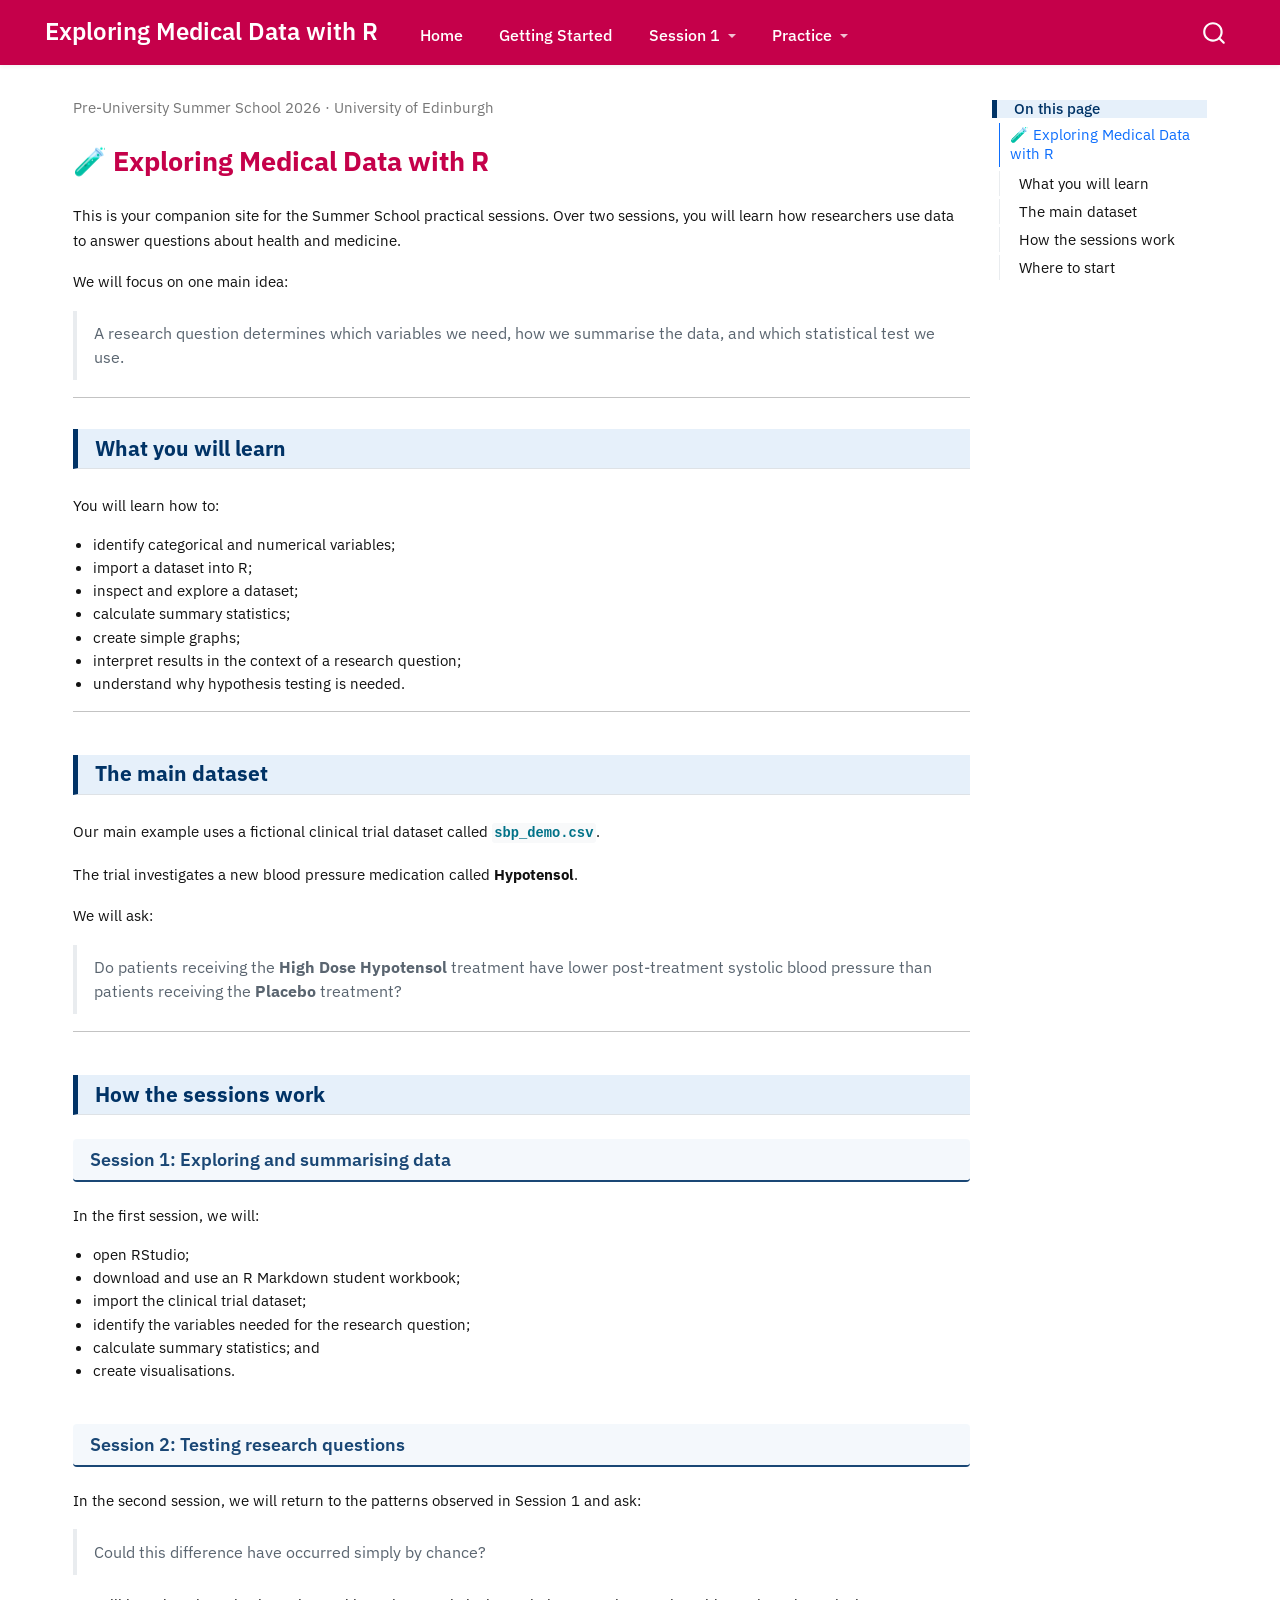
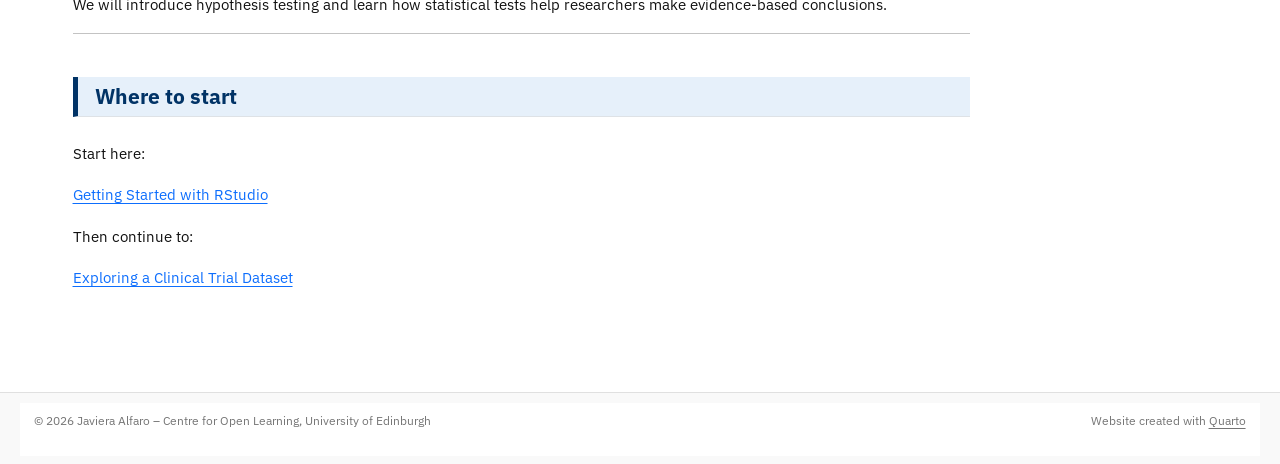
==== commit 29d3ad0f: "Do it yourself activity" ====
--- a/docs/index.html
+++ b/docs/index.html
@@ -7,7 +7,7 @@
 <meta name="viewport" content="width=device-width, initial-scale=1.0, user-scalable=yes">
 
 
-<title>quarto-input5c0a369fe5ad4ed7 – Exploring Medical Data with R</title>
+<title>quarto-input77909033ecdb08b1 – Exploring Medical Data with R</title>
 <style>
 code{white-space: pre-wrap;}
 span.smallcaps{font-variant: small-caps;}
--- a/docs/styles.css
+++ b/docs/styles.css
@@ -770,10 +770,29 @@
   border-left: 4px solid #C5004A;
   padding: 1em;
   margin-top: 1em;
-  font-family: monospace;
+  border-radius: 6px;
+  font-family: 'IBM Plex Sans', sans-serif;
+  white-space: normal;
+  overflow-x: auto;
+}
+
+/* Make code output readable */
+.cell-output,
+.cell-output-stdout,
+.cell-output pre {
   white-space: pre-wrap;
-}
-
+  overflow-x: auto;
+  max-width: 100%;
+  font-size: 0.9rem;
+  line-height: 1.5;
+}
+
+.cell-output pre {
+  background-color: #ffffff;
+  border-left: 4px solid #003366;
+  padding: 1rem;
+  border-radius: 6px;
+}
 .hint-box {
   background-color: #fff3cd;   /* light yellow */
   border-left: 5px solid #ffc107;
@@ -782,3 +801,427 @@
   border-radius: 4px;
   font-size: 0.95em;
 }
+
+
+.column-margin .callout {
+  font-size: 0.8rem;
+}
+
+.column-margin code {
+  font-size: 0.75rem;
+}
+
+.column-margin pre {
+  font-size: 0.72rem;
+}
+
+/* ------------------------------------------------
+   Compact teaching layout overrides
+-------------------------------------------------- */
+
+/* Slightly smaller body text */
+body {
+  font-size: 0.9rem;
+  line-height: 1.6;
+}
+
+/* Smaller headings */
+h1 {
+  font-size: 1.6rem;
+}
+
+h2 {
+  font-size: 1.25rem;
+  margin-top: 1.8rem;
+  margin-bottom: 1.4rem;
+}
+
+h3 {
+  font-size: 1.05rem;
+  margin-top: 1.2rem;
+  margin-bottom: 1.2rem;
+}
+
+/* More compact callouts */
+.callout {
+  padding: 0.5rem 0.75rem !important;
+  font-size: 0.85rem !important;
+  line-height: 1.5 !important;
+}
+
+.callout-body,
+.callout-body p,
+.callout-body li {
+  font-size: 0.85rem !important;
+  line-height: 1.5 !important;
+}
+
+/* Smaller margin notes */
+.column-margin,
+.marginnote,
+.margin {
+  font-size: 0.75rem !important;
+  line-height: 1.35 !important;
+  color: #666666;
+}
+
+/* Compact code blocks */
+.sourceCode {
+  font-size: 0.78rem !important;
+  padding: 0.5rem 0.7rem !important;
+  line-height: 1.35 !important;
+  overflow-x: auto !important;
+}
+
+/* Compact R output */
+.cell-output pre,
+.cell-output code,
+.cell-output-stdout pre {
+  font-size: 0.72rem !important;
+  line-height: 1.3 !important;
+  white-space: pre-wrap !important;
+  overflow-x: auto !important;
+  max-width: 100% !important;
+}
+
+/* Reduce space around code chunks */
+.cell {
+  margin-top: 0.4rem !important;
+  margin-bottom: 0.8rem !important;
+}
+
+/* Tighter lists */
+main.content ol,
+main.content ul {
+  font-size: 0.9rem;
+  line-height: 1.4;
+  margin-top: 0.2rem;
+  margin-bottom: 0.2rem;
+}
+
+main.content li {
+  margin-top: 0.1rem !important;
+  margin-bottom: 0.1rem !important;
+}
+
+/* --- Tighter R code chunks (Psych-style) -------------------- */
+
+/* Code blocks: less padding, tighter spacing */
+.sourceCode {
+  font-size: 0.8rem;          /* a touch smaller */
+  background-color: #f9fafb;
+  border-radius: 4px;
+  padding: 0.5rem 0.7rem;     /* was 1rem */
+  margin: 0.2rem 0 0.2rem;    /* shrink top/bottom gap */
+  line-height: 1.35;          /* slightly tighter lines */
+  overflow-x: auto;
+}
+
+/* Quarto sometimes wraps code in .cell; trim extra space there too */
+.cell {
+  margin-top: 0.4rem;
+  margin-bottom: 0.8rem;
+}
+
+/* Make the “console output” blocks line up with the code above them */
+.cell-output pre,
+.cell-output .sourceCode {
+  margin-top: 0.2rem;
+  margin-bottom: 0.4rem;
+  padding: 0.4rem 0.6rem;
+}
+
+
+
+/* --------------------------------------
+   Inline code & footnote-style numbers
+   (Option 1 – link-blue code + UoE pink numbers)
+----------------------------------------- */
+
+/* Inline code (backticks) */
+code:not(.sourceCode) {
+  font-family: "Fira Code", "Source Code Pro", monospace;
+  color: #007288;               /* same as link colour */
+  font-size: 0.9em;
+  padding: 0.08em 0.3em;
+  background: #E6F0FA;          /* same pale blue as your h2 background */
+  border-radius: 3px;
+}
+
+/* Superscript numbers (footnotes, hint markers) */
+a.footnote-ref,
+a[role="doc-noteref"] {
+  font-size: 0.85em;
+  vertical-align: super;
+  color: #C5004A;               /* UoE pink */
+  text-decoration: none;
+  font-weight: 600;
+}
+
+a.footnote-ref:hover,
+a[role="doc-noteref"]:hover {
+  color: #9E003A;               /* darker pink on hover */
+}
+
+/* --------------------------------------
+   LIST SPACING + NUMBER SIZE FIX
+----------------------------------------- */
+
+/* Numbered lists */
+ol {
+  font-size: 0.9rem;          /* slightly bigger numbers + text */
+  line-height: 1.4;           /* tighter vertical spacing */
+  margin-top: 0.3rem;
+  margin-bottom: 0.3rem;
+  padding-left: 1.2rem;   /* default is 2rem */
+}
+
+
+/* Bullet lists */
+ul {
+  font-size: 0.9rem;          /* match numbered list */
+  line-height: 1.4;           /* tighten spacing */
+  margin-top: 0.3rem;
+  margin-bottom: 0.3rem;
+}
+
+/* Reduce spacing between list items */
+li {
+  margin-top: 0.15rem !important;
+  margin-bottom: 0.15rem !important;
+}
+
+/* For lists inside lists (nested) */
+li ul, li ol {
+  margin-top: 0.2rem !important;
+  margin-bottom: 0.2rem !important;
+}
+
+/* Increase size of the actual numbers */
+ol li::marker {
+  font-size: 1rem !important;        /* bigger numbers */
+  font-weight: 600;                  /* match first screenshot */
+  color: #003366;                    /* optional: UoE navy */
+}
+
+/* Style superscript footnote / hint numbers */
+a[role="doc-noteref"], 
+.footnote-ref {
+  color: #C5004A !important;   /* UoE pink */
+  font-weight: 600;
+  font-size: 1rem;
+  text-decoration: none;
+}
+
+a[role="doc-noteref"]:hover,
+.footnote-ref:hover {
+  color: #7A0030 !important;    /* darker pink on hover */
+}
+
+
+/* Tighter spacing + bigger numbers in lists
+   (use main.content for higher specificity) */
+main.content ol,
+main.content ul {
+  font-size: 0.9rem;       /* match body */
+  line-height: 1.4;        /* tighter */
+  margin-top: 0.15rem;
+  margin-bottom: 0.15rem;
+  padding-left: 1.2rem;    /* bring text closer to numbers */
+}
+
+main.content li {
+  margin-top: 0.1rem !important;
+  margin-bottom: 0.1rem !important;
+}
+
+/* Quarto wraps list text in <p> inside <li>, so tighten that too */
+main.content li p {
+  margin-top: 0 !important;
+  margin-bottom: 0.1rem !important;
+}
+
+/* Make the list numbers themselves a bit larger and stronger */
+main.content ol li::marker {
+  font-size: 1rem !important;
+  font-weight: 600;
+  color: #003366;          /* navy to match your headings */
+}
+
+a[role="doc-noteref"],
+.footnote-ref {
+  color: #C5004A !important;   /* UoE pink */
+  font-weight: 600;
+  font-size: 1rem;           /* same as body */
+  text-decoration: none;
+}
+
+a[role="doc-noteref"]:hover,
+.footnote-ref:hover {
+  color: #7A0030 !important;
+}
+
+/* --- CLEAN TASK BLOCK (no background, no borders) --- */
+
+.task-block {
+  border-left: 4px solid #E0E6ED;   /* subtle vertical bar only */
+  padding-left: 1.2rem;
+  margin: 1rem 0;
+}
+
+/* A1 line: strong, dark, no background */
+.task-block .task-main {
+  font-size: 1rem;
+  font-weight: 700;
+  color: #003366;       /* navy text */
+  margin-bottom: 0.4rem;
+  background: none !important;
+  border: none !important;
+  padding: 0 !important;
+}
+
+/* A2–A5 lines: light grey, small, no background */
+.task-block .task-sub {
+  font-size: 0.9rem;
+  color: #4A5561;        /* softer grey */
+  margin: 0.25rem 0;
+  font-weight: 400;
+  background: none !important;
+  border: none !important;
+  padding: 0 !important;
+}
+
+
+.footnotes {
+  font-size: 0.7rem;
+  opacity: 0.4;
+  margin-top: 2rem;
+}
+.footnotes hr {
+  display: none;
+}
+
+main.content {
+  max-width: 1250px;
+  margin: 0 auto;
+}
+
+.marginnote,
+.margin {
+  float: right;
+  clear: right;
+  margin-right: -24%;
+  width: 20%;
+  font-size: 0.2rem;
+  line-height: 1;
+  color: #666666;
+}
+
+.sourceCode {
+  font-size: 0.6rem;
+  padding: 0.5rem 0.7rem;
+  line-height: 1.35;
+}
+
+.cell-output {
+  margin-top: 0.3rem;
+  margin-bottom: 1rem;
+}
+
+.cell-output pre {
+  background: #f7f8fa;
+  border: 1px solid #e3e6ea;
+  border-left: none;
+  border-radius: 6px;
+  padding: 0.7rem 0.9rem;
+
+  font-size: 0.5rem;
+  line-height: 1.3;
+
+  overflow-x: auto;
+  white-space: pre-wrap;
+}
+
+.column-margin code {
+  font-size: 0.6.5rem;
+}
+
+.column-margin pre,
+.column-margin .sourceCode {
+  font-size: 0.6.5rem;
+  line-height: 1;
+}
+
+/* Smaller margin notes */
+.column-margin,
+.column-margin p,
+.column-margin li,
+.column-margin h4,
+.column-margin code {
+  font-size: 0.68rem !important;
+  line-height: 1.25 !important;
+}
+
+.column-margin h4 {
+  font-size: 0.78rem !important;
+  margin-bottom: 0.4rem !important;
+}
+
+.column-margin pre,
+.column-margin .sourceCode {
+  font-size: 0.62rem !important;
+  line-height: 1.2 !important;
+  padding: 0.4rem 0.5rem !important;
+}
+
+/* Cleaner code blocks inside margin notes */
+./* Code in margin notes */
+.column-margin .cell {
+  border: none !important;
+  background: transparent !important;
+  padding: 0 !important;
+  margin: 0.5rem 0 !important;
+}
+
+.column-margin .cell-code {
+  border: none !important;
+  background: transparent !important;
+  padding: 0 !important;
+}
+
+.column-margin pre.sourceCode {
+  background: #f6f8fa !important;
+  border: 1px solid #d8dee4 !important;
+  border-radius: 6px !important;
+  padding: 0.5rem !important;
+  font-size: 0.62rem !important;
+  line-height: 1.25 !important;
+  overflow-x: auto !important;
+}
+/* Output in margin notes */
+.column-margin .cell-output {
+  margin-top: 0.4rem !important;
+}
+
+.column-margin .cell-output pre {
+  background: #ffffff !important;
+  border: 1px solid #d8dee4 !important;
+  border-radius: 6px !important;
+  padding: 0.45rem !important;
+  font-size: 0.60rem !important;
+  line-height: 1.2 !important;
+}
+
+table.dataTable td,
+table.dataTable th {
+  padding: 4px 8px !important;
+  font-size: 0.9rem;
+}
+
+table.dataTable tbody tr {
+  height: auto !important;
+}
+
+table.dataTable tbody td {
+  line-height: 1.2;
+}
